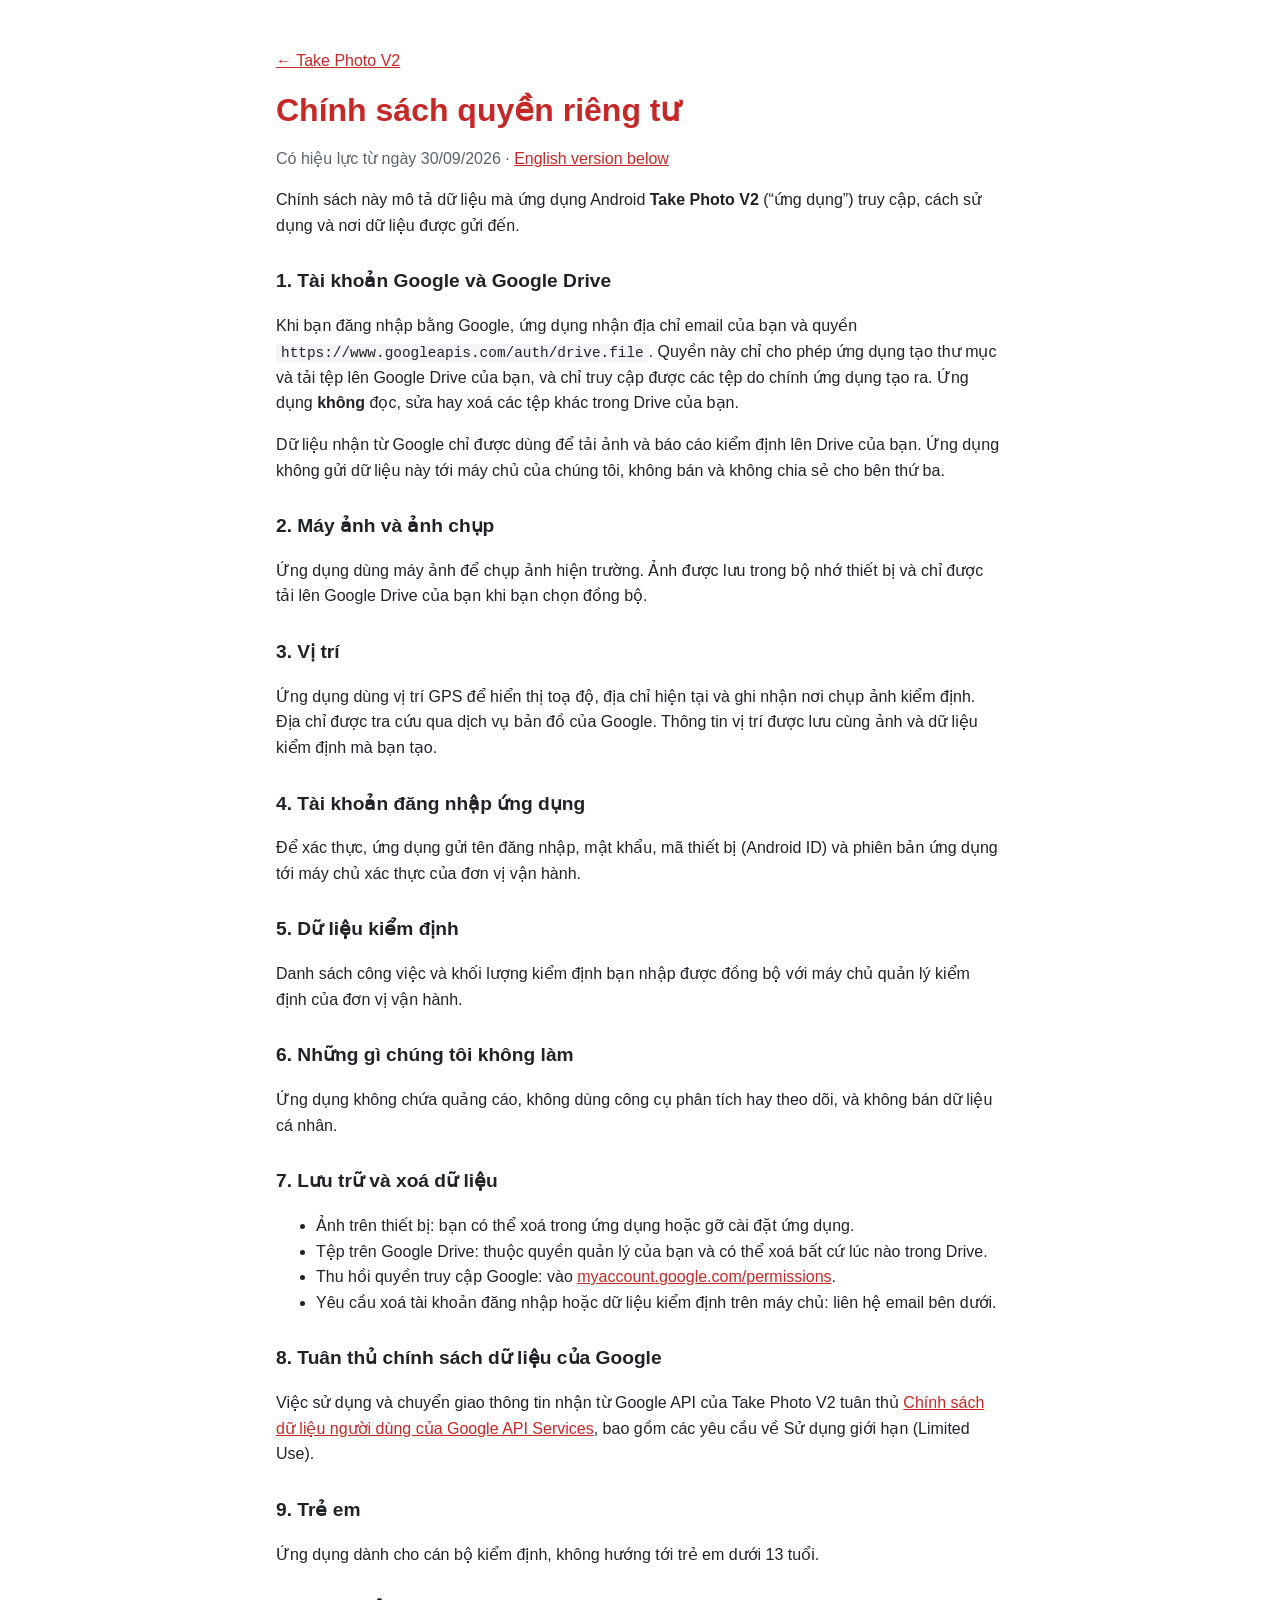
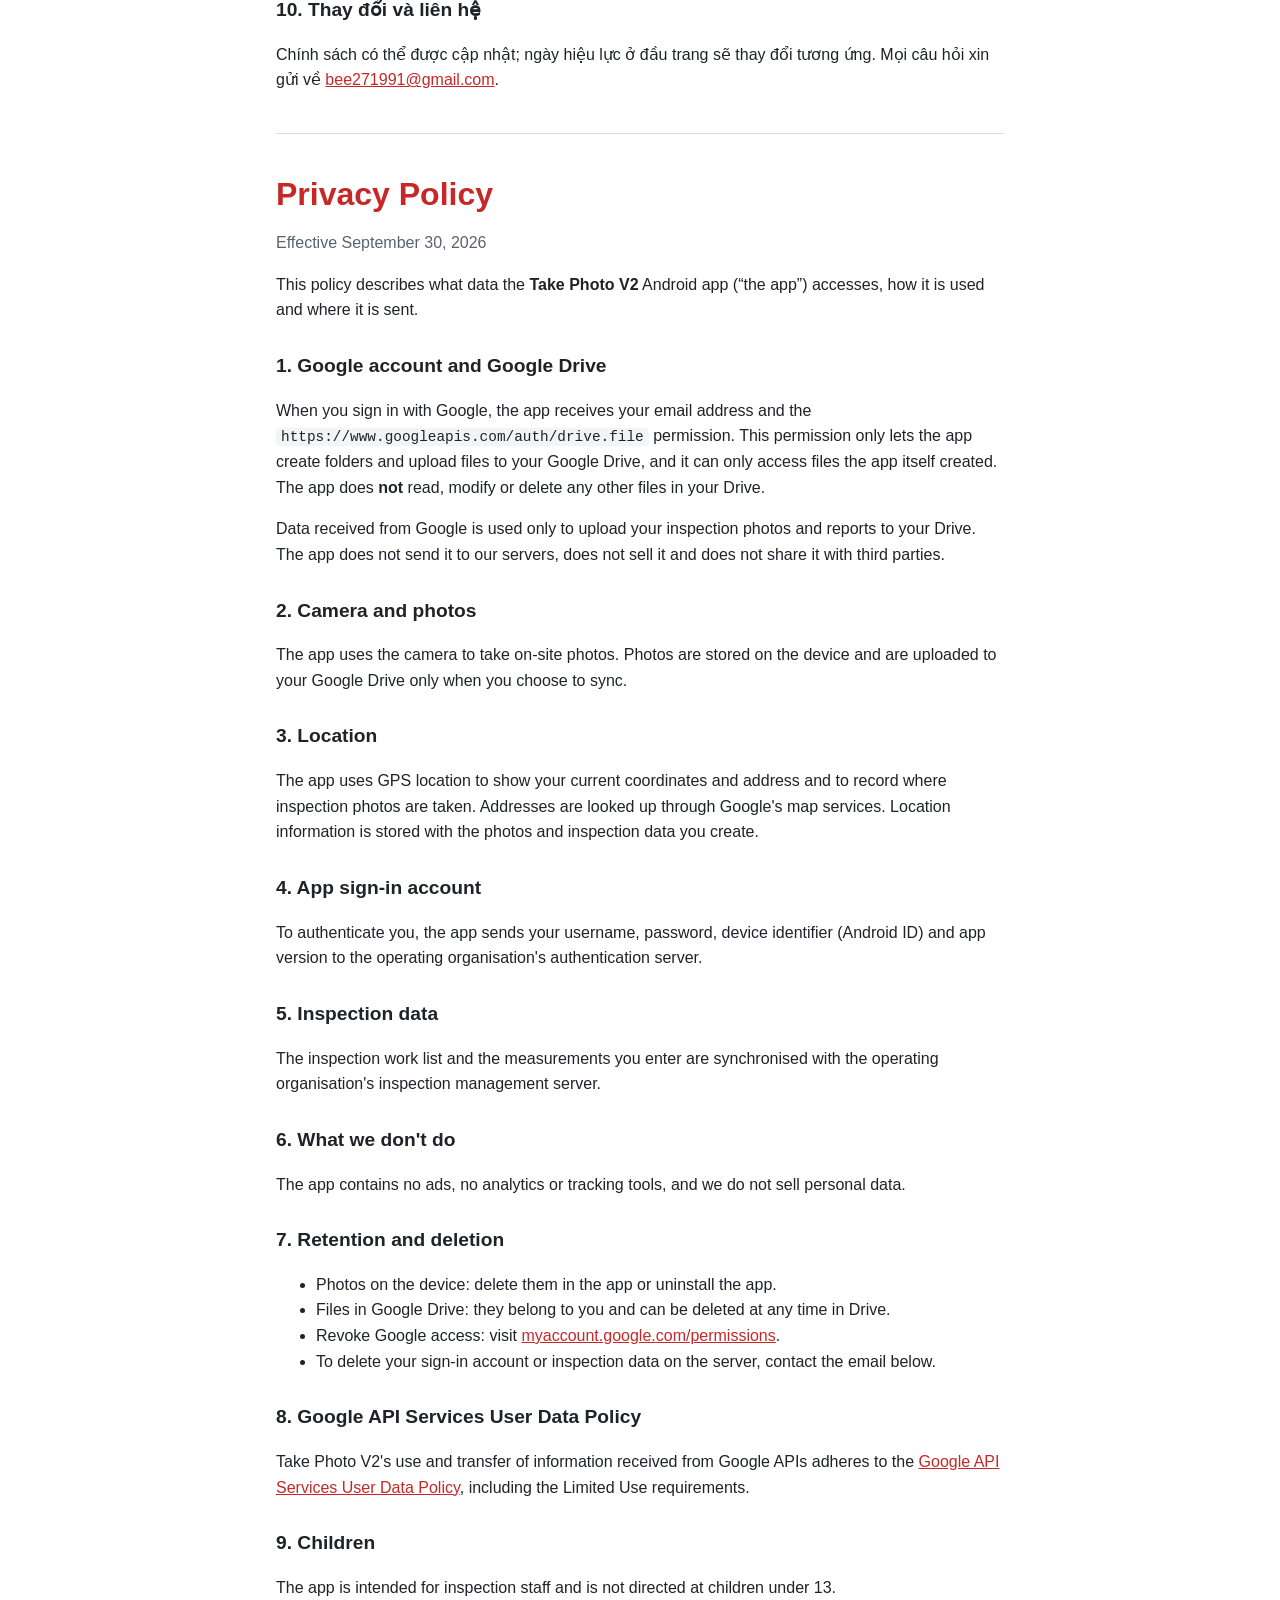
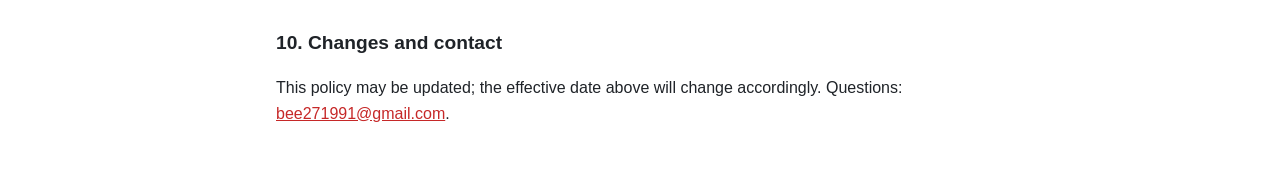
==== privacy.html @ fa76d884 "Add home page and privacy policy for Take Photo V2 Bilingual (Vietnamese/English) pages for the Goog" ====
<!doctype html>
<html lang="vi">
<head>
<meta charset="utf-8">
<meta name="viewport" content="width=device-width, initial-scale=1">
<title>Privacy Policy – Take Photo V2</title>
<meta name="description" content="Chính sách quyền riêng tư của ứng dụng Take Photo V2 / Take Photo V2 privacy policy.">
<link rel="stylesheet" href="style.css">
</head>
<body>
<main>
  <p><a href="./">← Take Photo V2</a></p>
  <h1>Chính sách quyền riêng tư</h1>
  <p class="meta">Có hiệu lực từ ngày 30/09/2026 · <a href="#en">English version below</a></p>

  <p>Chính sách này mô tả dữ liệu mà ứng dụng Android <strong>Take Photo V2</strong> (“ứng dụng”) truy cập,
  cách sử dụng và nơi dữ liệu được gửi đến.</p>

  <h2>1. Tài khoản Google và Google Drive</h2>
  <p>Khi bạn đăng nhập bằng Google, ứng dụng nhận địa chỉ email của bạn và quyền
  <code>https://www.googleapis.com/auth/drive.file</code>. Quyền này chỉ cho phép ứng dụng tạo thư mục và tải
  tệp lên Google Drive của bạn, và chỉ truy cập được các tệp do chính ứng dụng tạo ra. Ứng dụng
  <strong>không</strong> đọc, sửa hay xoá các tệp khác trong Drive của bạn.</p>
  <p>Dữ liệu nhận từ Google chỉ được dùng để tải ảnh và báo cáo kiểm định lên Drive của bạn. Ứng dụng không gửi
  dữ liệu này tới máy chủ của chúng tôi, không bán và không chia sẻ cho bên thứ ba.</p>

  <h2>2. Máy ảnh và ảnh chụp</h2>
  <p>Ứng dụng dùng máy ảnh để chụp ảnh hiện trường. Ảnh được lưu trong bộ nhớ thiết bị và chỉ được tải lên
  Google Drive của bạn khi bạn chọn đồng bộ.</p>

  <h2>3. Vị trí</h2>
  <p>Ứng dụng dùng vị trí GPS để hiển thị toạ độ, địa chỉ hiện tại và ghi nhận nơi chụp ảnh kiểm định. Địa chỉ
  được tra cứu qua dịch vụ bản đồ của Google. Thông tin vị trí được lưu cùng ảnh và dữ liệu kiểm định mà bạn tạo.</p>

  <h2>4. Tài khoản đăng nhập ứng dụng</h2>
  <p>Để xác thực, ứng dụng gửi tên đăng nhập, mật khẩu, mã thiết bị (Android ID) và phiên bản ứng dụng tới máy
  chủ xác thực của đơn vị vận hành.</p>

  <h2>5. Dữ liệu kiểm định</h2>
  <p>Danh sách công việc và khối lượng kiểm định bạn nhập được đồng bộ với máy chủ quản lý kiểm định của đơn vị
  vận hành.</p>

  <h2>6. Những gì chúng tôi không làm</h2>
  <p>Ứng dụng không chứa quảng cáo, không dùng công cụ phân tích hay theo dõi, và không bán dữ liệu cá nhân.</p>

  <h2>7. Lưu trữ và xoá dữ liệu</h2>
  <ul>
    <li>Ảnh trên thiết bị: bạn có thể xoá trong ứng dụng hoặc gỡ cài đặt ứng dụng.</li>
    <li>Tệp trên Google Drive: thuộc quyền quản lý của bạn và có thể xoá bất cứ lúc nào trong Drive.</li>
    <li>Thu hồi quyền truy cập Google: vào <a href="https://myaccount.google.com/permissions">myaccount.google.com/permissions</a>.</li>
    <li>Yêu cầu xoá tài khoản đăng nhập hoặc dữ liệu kiểm định trên máy chủ: liên hệ email bên dưới.</li>
  </ul>

  <h2>8. Tuân thủ chính sách dữ liệu của Google</h2>
  <p>Việc sử dụng và chuyển giao thông tin nhận từ Google API của Take Photo V2 tuân thủ
  <a href="https://developers.google.com/terms/api-services-user-data-policy">Chính sách dữ liệu người dùng của
  Google API Services</a>, bao gồm các yêu cầu về Sử dụng giới hạn (Limited Use).</p>

  <h2>9. Trẻ em</h2>
  <p>Ứng dụng dành cho cán bộ kiểm định, không hướng tới trẻ em dưới 13 tuổi.</p>

  <h2>10. Thay đổi và liên hệ</h2>
  <p>Chính sách có thể được cập nhật; ngày hiệu lực ở đầu trang sẽ thay đổi tương ứng. Mọi câu hỏi xin gửi về
  <a href="mailto:bee271991@gmail.com">bee271991@gmail.com</a>.</p>

  <hr>

  <section id="en" lang="en">
  <h1>Privacy Policy</h1>
  <p class="meta">Effective September 30, 2026</p>

  <p>This policy describes what data the <strong>Take Photo V2</strong> Android app (“the app”) accesses, how it is
  used and where it is sent.</p>

  <h2>1. Google account and Google Drive</h2>
  <p>When you sign in with Google, the app receives your email address and the
  <code>https://www.googleapis.com/auth/drive.file</code> permission. This permission only lets the app create
  folders and upload files to your Google Drive, and it can only access files the app itself created. The app does
  <strong>not</strong> read, modify or delete any other files in your Drive.</p>
  <p>Data received from Google is used only to upload your inspection photos and reports to your Drive. The app
  does not send it to our servers, does not sell it and does not share it with third parties.</p>

  <h2>2. Camera and photos</h2>
  <p>The app uses the camera to take on-site photos. Photos are stored on the device and are uploaded to your
  Google Drive only when you choose to sync.</p>

  <h2>3. Location</h2>
  <p>The app uses GPS location to show your current coordinates and address and to record where inspection photos
  are taken. Addresses are looked up through Google's map services. Location information is stored with the photos
  and inspection data you create.</p>

  <h2>4. App sign-in account</h2>
  <p>To authenticate you, the app sends your username, password, device identifier (Android ID) and app version to
  the operating organisation's authentication server.</p>

  <h2>5. Inspection data</h2>
  <p>The inspection work list and the measurements you enter are synchronised with the operating organisation's
  inspection management server.</p>

  <h2>6. What we don't do</h2>
  <p>The app contains no ads, no analytics or tracking tools, and we do not sell personal data.</p>

  <h2>7. Retention and deletion</h2>
  <ul>
    <li>Photos on the device: delete them in the app or uninstall the app.</li>
    <li>Files in Google Drive: they belong to you and can be deleted at any time in Drive.</li>
    <li>Revoke Google access: visit <a href="https://myaccount.google.com/permissions">myaccount.google.com/permissions</a>.</li>
    <li>To delete your sign-in account or inspection data on the server, contact the email below.</li>
  </ul>

  <h2>8. Google API Services User Data Policy</h2>
  <p>Take Photo V2's use and transfer of information received from Google APIs adheres to the
  <a href="https://developers.google.com/terms/api-services-user-data-policy">Google API Services User Data
  Policy</a>, including the Limited Use requirements.</p>

  <h2>9. Children</h2>
  <p>The app is intended for inspection staff and is not directed at children under 13.</p>

  <h2>10. Changes and contact</h2>
  <p>This policy may be updated; the effective date above will change accordingly. Questions:
  <a href="mailto:bee271991@gmail.com">bee271991@gmail.com</a>.</p>
  </section>
</main>
</body>
</html>
---- style.css ----
:root {
  --bg: #ffffff;
  --fg: #1f2328;
  --muted: #59636e;
  --accent: #c62828;
  --border: #d8dee4;
  --code-bg: #f3f4f6;
}
@media (prefers-color-scheme: dark) {
  :root {
    --bg: #0d1117;
    --fg: #e6edf3;
    --muted: #9198a1;
    --accent: #ff6b6b;
    --border: #30363d;
    --code-bg: #161b22;
  }
}
* { box-sizing: border-box; }
body {
  margin: 0;
  background: var(--bg);
  color: var(--fg);
  font: 16px/1.6 -apple-system, "Segoe UI", Roboto, "Helvetica Neue", Arial, sans-serif;
}
main { max-width: 760px; margin: 0 auto; padding: 32px 16px 48px; }
h1 { font-size: 2rem; line-height: 1.25; margin: 0 0 8px; color: var(--accent); }
h2 { font-size: 1.2rem; margin: 28px 0 8px; }
a { color: var(--accent); }
code { background: var(--code-bg); padding: 1px 5px; border-radius: 4px; font-size: .9em; overflow-wrap: anywhere; }
.lead { font-size: 1.1rem; }
.meta, .en { color: var(--muted); }
section.en { color: inherit; }
hr { border: 0; border-top: 1px solid var(--border); margin: 40px 0; }
footer { margin-top: 40px; padding-top: 16px; border-top: 1px solid var(--border); color: var(--muted); }
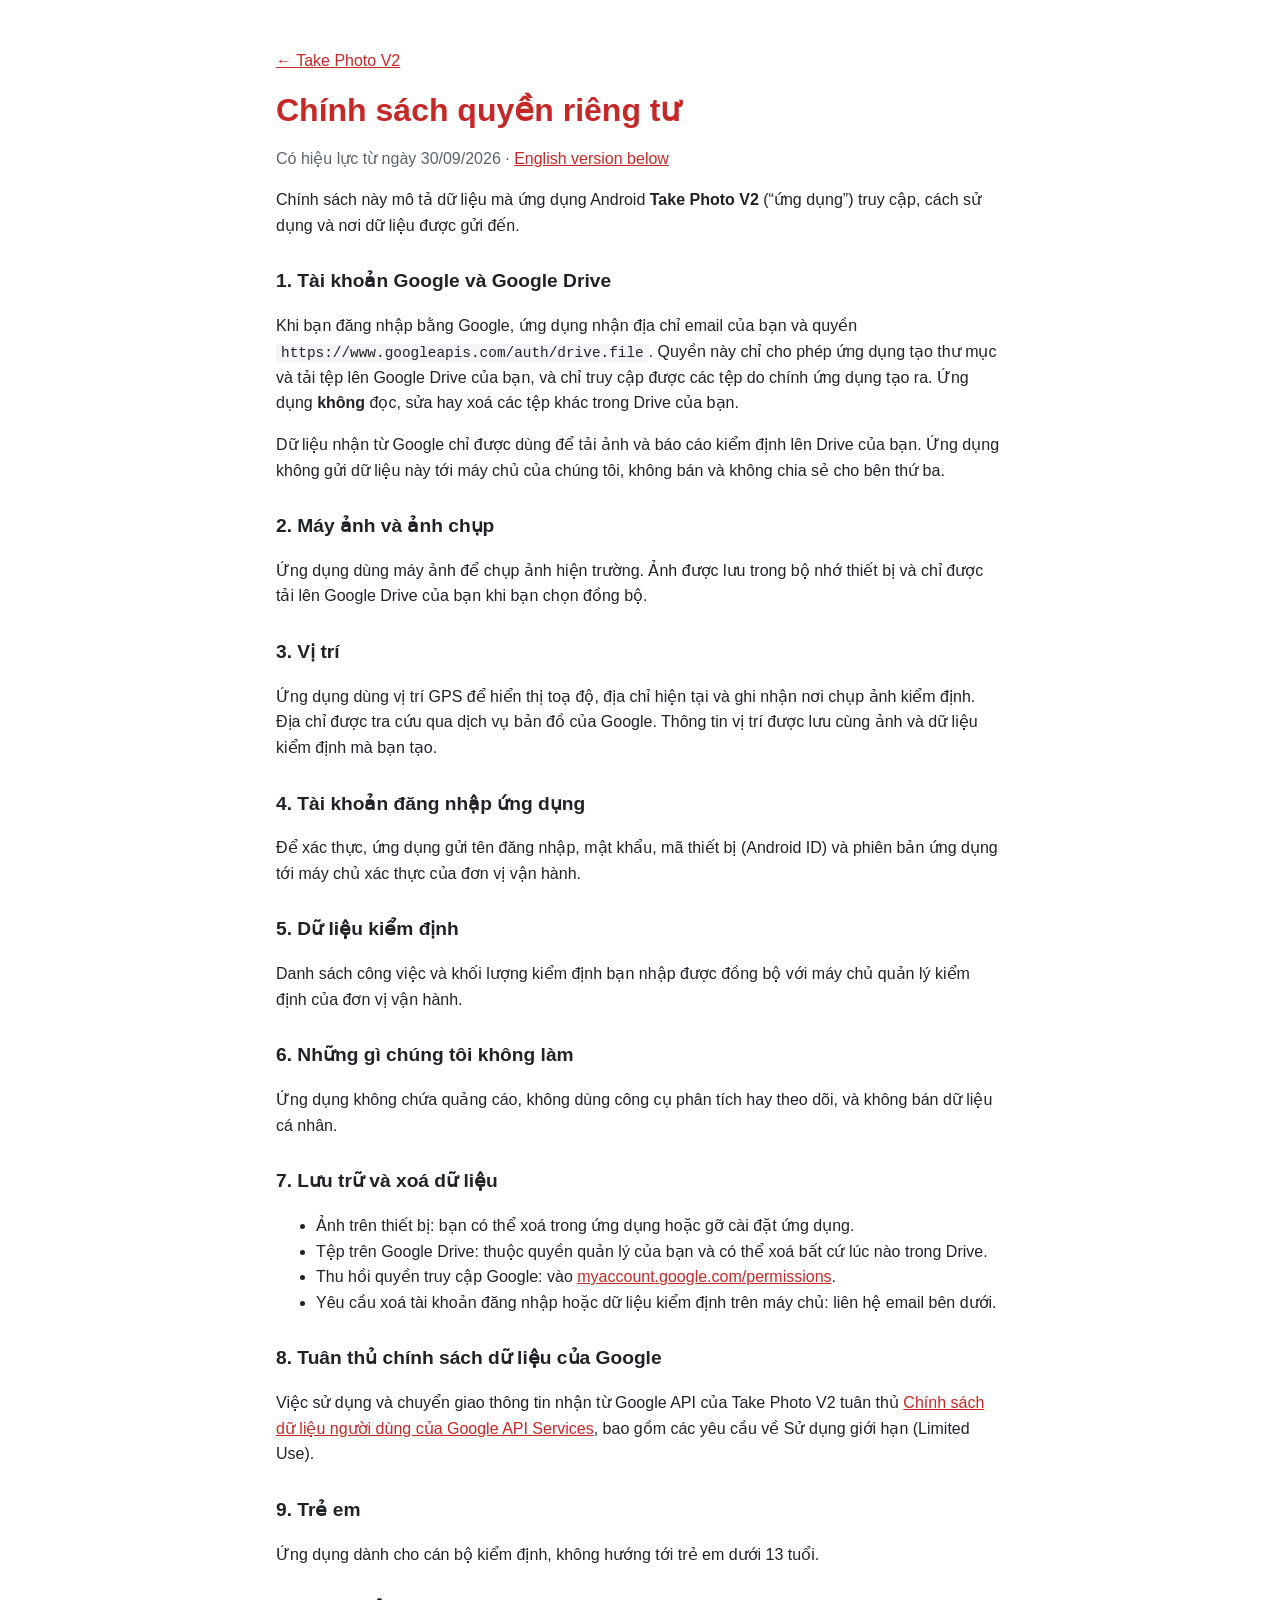
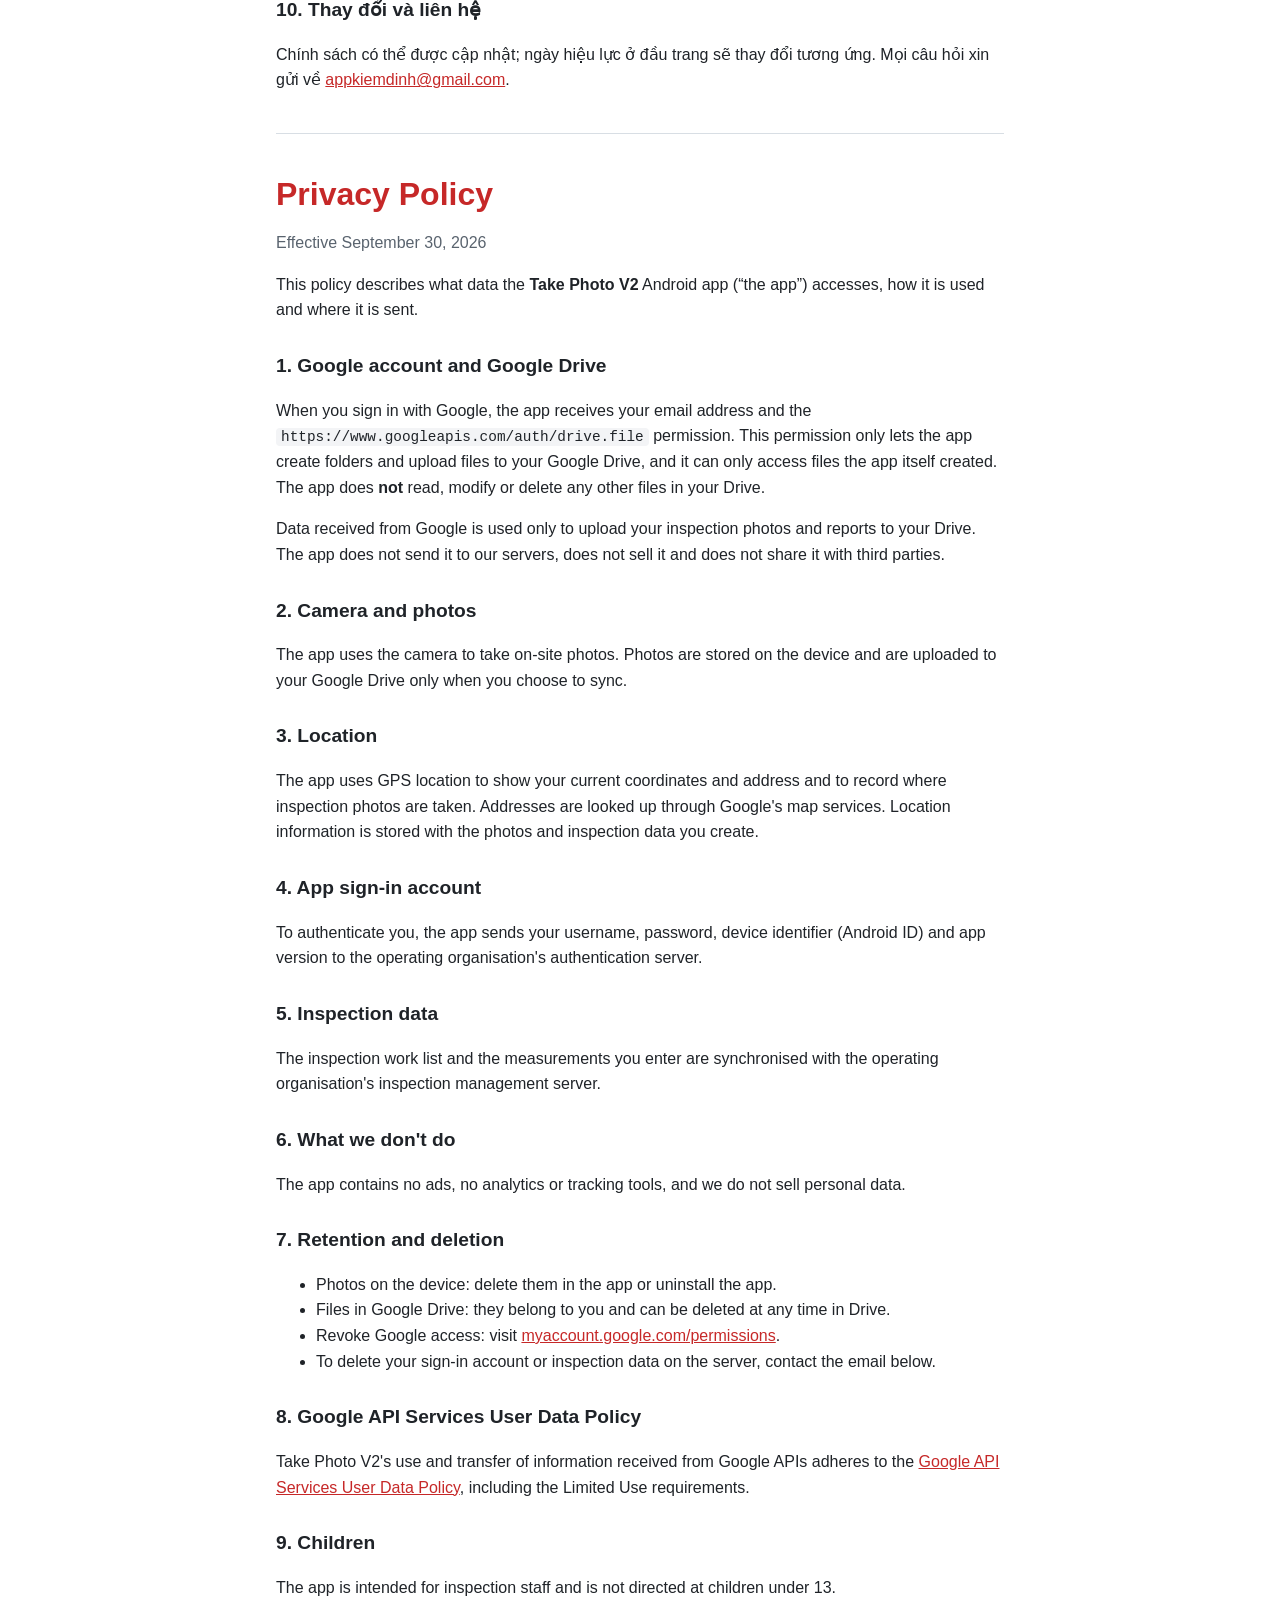
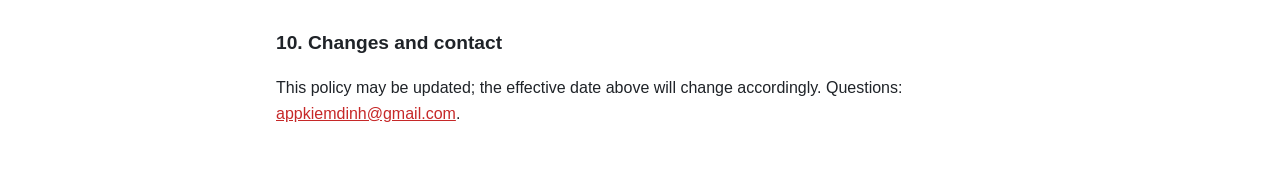
==== commit 63c85415: "Use appkiemdinh@gmail.com as the public contact address Co-Authored-By: Claude Opus 5.5 <noreply@ant" ====
--- a/privacy.html
+++ b/privacy.html
@@ -61,7 +61,7 @@
 
   <h2>10. Thay đổi và liên hệ</h2>
   <p>Chính sách có thể được cập nhật; ngày hiệu lực ở đầu trang sẽ thay đổi tương ứng. Mọi câu hỏi xin gửi về
-  <a href="mailto:bee271991@gmail.com">bee271991@gmail.com</a>.</p>
+  <a href="mailto:appkiemdinh@gmail.com">appkiemdinh@gmail.com</a>.</p>
 
   <hr>
 
@@ -118,7 +118,7 @@
 
   <h2>10. Changes and contact</h2>
   <p>This policy may be updated; the effective date above will change accordingly. Questions:
-  <a href="mailto:bee271991@gmail.com">bee271991@gmail.com</a>.</p>
+  <a href="mailto:appkiemdinh@gmail.com">appkiemdinh@gmail.com</a>.</p>
   </section>
 </main>
 </body>
